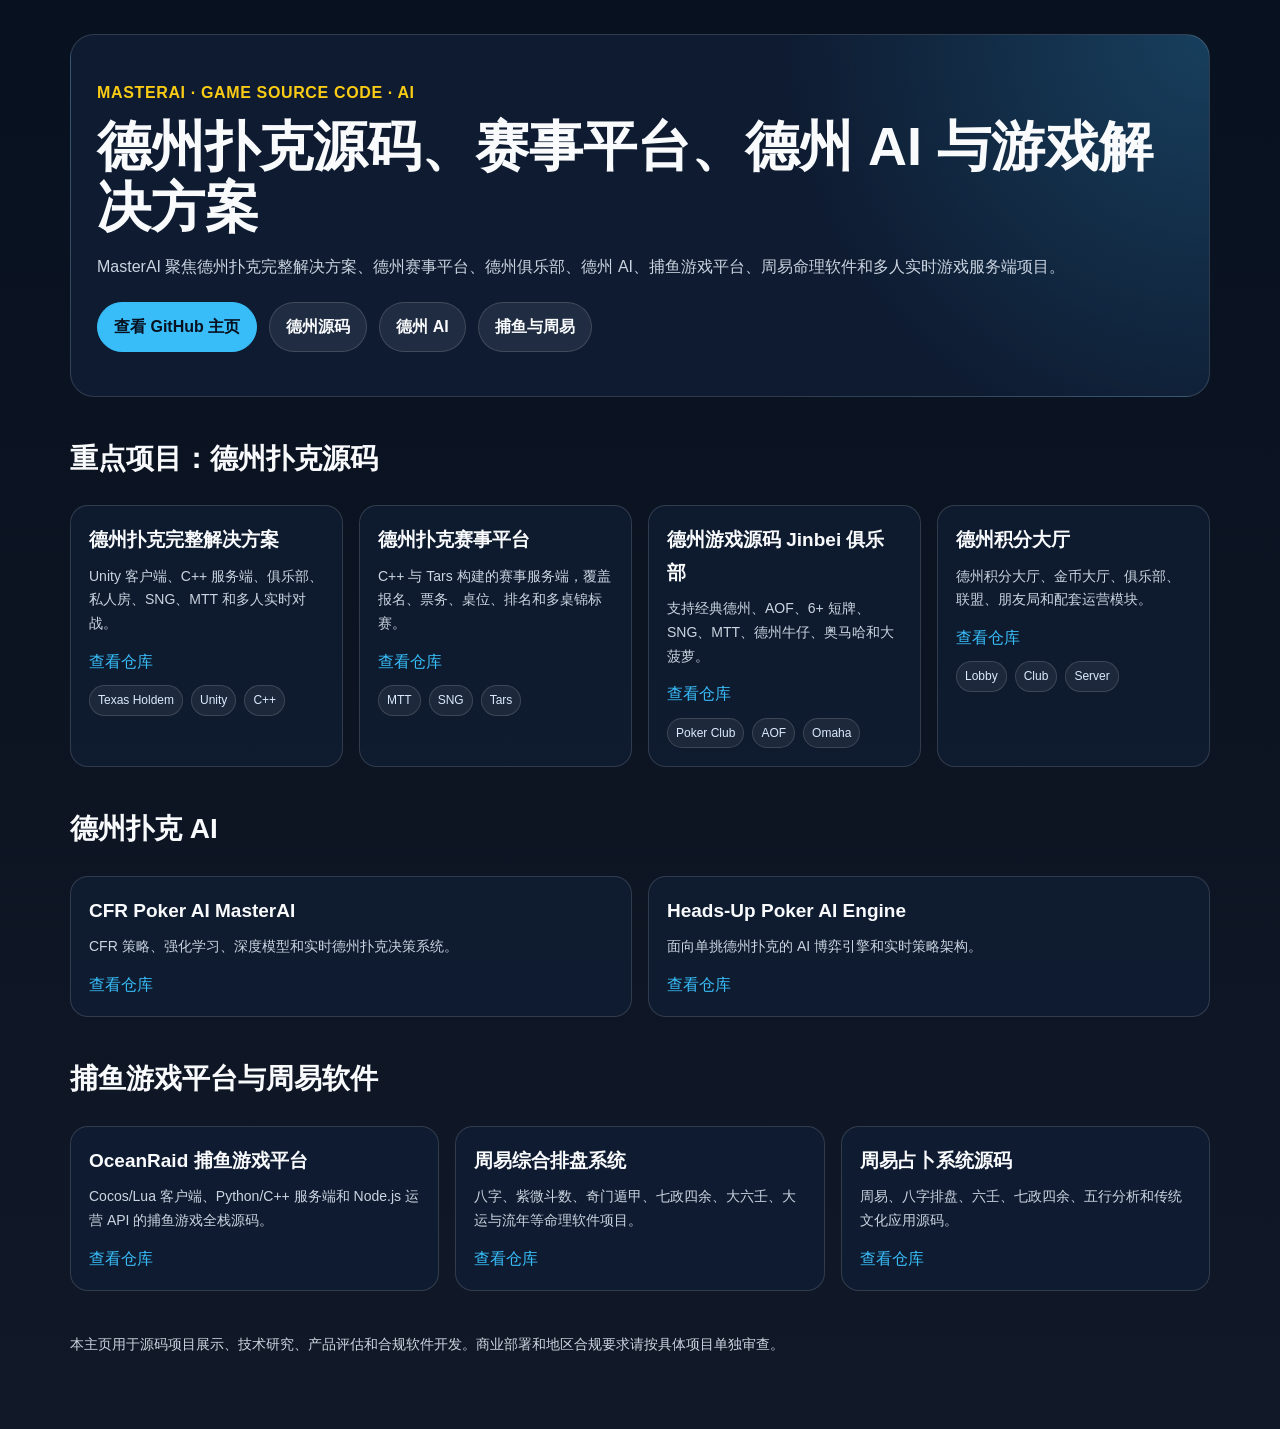
==== docs/index.html @ 57cc3e81 "Add files via upload" ====
<!doctype html>
<html lang="zh-CN">
<head>
  <meta charset="utf-8">
  <meta name="viewport" content="width=device-width, initial-scale=1">
  <meta name="google-site-verification" content="rrp5Uvgzi-1-rMxUBfhV3wjlNrFqzwnqiA4e3qsOLEM">
  <title>MasterAI Poker Game Source Code</title>
  <meta name="description" content="MasterAI 提供德州扑克源码、德州赛事平台、德州 AI、捕鱼游戏源码和周易命理软件项目展示。">
  <link rel="canonical" href="https://masterai-top.github.io/masterai-top/">
  <meta property="og:type" content="website">
  <meta property="og:title" content="MasterAI Poker Game Source Code">
  <meta property="og:description" content="德州源码、德州赛事、德州俱乐部、德州 AI、捕鱼游戏平台和周易软件项目主页。">
  <meta property="og:url" content="https://masterai-top.github.io/masterai-top/">
  <style>
    :root{--bg:#08111f;--card:#101d33;--text:#f8fafc;--muted:#cbd5e1;--brand:#38bdf8;--brand2:#facc15;--line:rgba(255,255,255,.14)}
    *{box-sizing:border-box}body{margin:0;font-family:-apple-system,BlinkMacSystemFont,"Segoe UI","Microsoft YaHei",Arial,sans-serif;background:linear-gradient(180deg,#08111f,#111827);color:var(--text);line-height:1.7}.wrap{max-width:1180px;margin:0 auto;padding:34px 20px 58px}a{color:var(--brand);text-decoration:none}.hero{padding:44px 26px;border:1px solid var(--line);border-radius:24px;background:radial-gradient(circle at top right,rgba(56,189,248,.22),transparent 36%),rgba(16,29,51,.92)}.tag{color:var(--brand2);font-weight:800;letter-spacing:.04em}h1{margin:10px 0 14px;font-size:clamp(30px,5vw,54px);line-height:1.12}h2{margin-top:38px;font-size:28px}p{color:var(--muted)}.actions{display:flex;flex-wrap:wrap;gap:12px;margin-top:22px}.btn{display:inline-block;padding:10px 16px;border-radius:999px;border:1px solid var(--line);background:rgba(255,255,255,.08);color:var(--text);font-weight:700}.btn.primary{background:var(--brand);color:#07111f;border-color:var(--brand)}.grid{display:grid;grid-template-columns:repeat(auto-fit,minmax(250px,1fr));gap:16px;margin-top:18px}.card{padding:18px;border:1px solid var(--line);border-radius:18px;background:rgba(16,29,51,.84)}.card h3{margin:0 0 8px;font-size:19px}.card p{margin:0 0 12px;font-size:14px}.chips{display:flex;flex-wrap:wrap;gap:8px;margin-top:10px}.chip{font-size:12px;color:#dbeafe;border:1px solid var(--line);border-radius:999px;padding:4px 8px;background:rgba(255,255,255,.06)}footer{margin-top:42px;color:var(--muted);font-size:14px}
  </style>
  <script type="application/ld+json">
  {
    "@context":"https://schema.org",
    "@type":"Organization",
    "name":"MasterAI",
    "url":"https://masterai-top.github.io/masterai-top/",
    "sameAs":["https://github.com/masterai-top"],
    "description":"MasterAI 提供德州扑克源码、德州赛事平台、德州 AI、捕鱼游戏源码和周易命理软件项目展示。"
  }
  </script>
</head>
<body>
  <main class="wrap">
    <section class="hero">
      <div class="tag">MASTERAI · GAME SOURCE CODE · AI</div>
      <h1>德州扑克源码、赛事平台、德州 AI 与游戏解决方案</h1>
      <p>MasterAI 聚焦德州扑克完整解决方案、德州赛事平台、德州俱乐部、德州 AI、捕鱼游戏平台、周易命理软件和多人实时游戏服务端项目。</p>
      <div class="actions">
        <a class="btn primary" href="https://github.com/masterai-top">查看 GitHub 主页</a>
        <a class="btn" href="#texas">德州源码</a>
        <a class="btn" href="#ai">德州 AI</a>
        <a class="btn" href="#fishing">捕鱼与周易</a>
      </div>
    </section>

    <section id="texas">
      <h2>重点项目：德州扑克源码</h2>
      <div class="grid">
        <article class="card"><h3>德州扑克完整解决方案</h3><p>Unity 客户端、C++ 服务端、俱乐部、私人房、SNG、MTT 和多人实时对战。</p><a href="https://github.com/masterai-top/TexasHoldem-Poker-Complete-Solution">查看仓库</a><div class="chips"><span class="chip">Texas Holdem</span><span class="chip">Unity</span><span class="chip">C++</span></div></article>
        <article class="card"><h3>德州扑克赛事平台</h3><p>C++ 与 Tars 构建的赛事服务端，覆盖报名、票务、桌位、排名和多桌锦标赛。</p><a href="https://github.com/masterai-top/Texas-Holdem-Poker-Tournament-Event-Platform">查看仓库</a><div class="chips"><span class="chip">MTT</span><span class="chip">SNG</span><span class="chip">Tars</span></div></article>
        <article class="card"><h3>德州游戏源码 Jinbei 俱乐部</h3><p>支持经典德州、AOF、6+ 短牌、SNG、MTT、德州牛仔、奥马哈和大菠萝。</p><a href="https://github.com/masterai-top/Texas-Holdem-Poker-Game-Source-Code">查看仓库</a><div class="chips"><span class="chip">Poker Club</span><span class="chip">AOF</span><span class="chip">Omaha</span></div></article>
        <article class="card"><h3>德州积分大厅</h3><p>德州积分大厅、金币大厅、俱乐部、联盟、朋友局和配套运营模块。</p><a href="https://github.com/masterai-top/Texas-Hold-em-Points-Lobby">查看仓库</a><div class="chips"><span class="chip">Lobby</span><span class="chip">Club</span><span class="chip">Server</span></div></article>
      </div>
    </section>

    <section id="ai">
      <h2>德州扑克 AI</h2>
      <div class="grid">
        <article class="card"><h3>CFR Poker AI MasterAI</h3><p>CFR 策略、强化学习、深度模型和实时德州扑克决策系统。</p><a href="https://github.com/masterai-top/cfr-poker-ai-masterai">查看仓库</a></article>
        <article class="card"><h3>Heads-Up Poker AI Engine</h3><p>面向单挑德州扑克的 AI 博弈引擎和实时策略架构。</p><a href="https://github.com/masterai-top/Texas-Holdem-Poker-AI-Heads-Up-Engine">查看仓库</a></article>
      </div>
    </section>

    <section id="fishing">
      <h2>捕鱼游戏平台与周易软件</h2>
      <div class="grid">
        <article class="card"><h3>OceanRaid 捕鱼游戏平台</h3><p>Cocos/Lua 客户端、Python/C++ 服务端和 Node.js 运营 API 的捕鱼游戏全栈源码。</p><a href="https://github.com/masterai-top/OceanRaid-Fishing-Game-Platform">查看仓库</a></article>
        <article class="card"><h3>周易综合排盘系统</h3><p>八字、紫微斗数、奇门遁甲、七政四余、大六壬、大运与流年等命理软件项目。</p><a href="https://github.com/masterai-top/Bazi-Ziwei-Qimen-Dunjia-Divination-System-Source-Code">查看仓库</a></article>
        <article class="card"><h3>周易占卜系统源码</h3><p>周易、八字排盘、六壬、七政四余、五行分析和传统文化应用源码。</p><a href="https://github.com/masterai-top/Zhouyi-Divination-System-Source-Code">查看仓库</a></article>
      </div>
    </section>

    <footer>
      <p>本主页用于源码项目展示、技术研究、产品评估和合规软件开发。商业部署和地区合规要求请按具体项目单独审查。</p>
    </footer>
  </main>
</body>
</html>
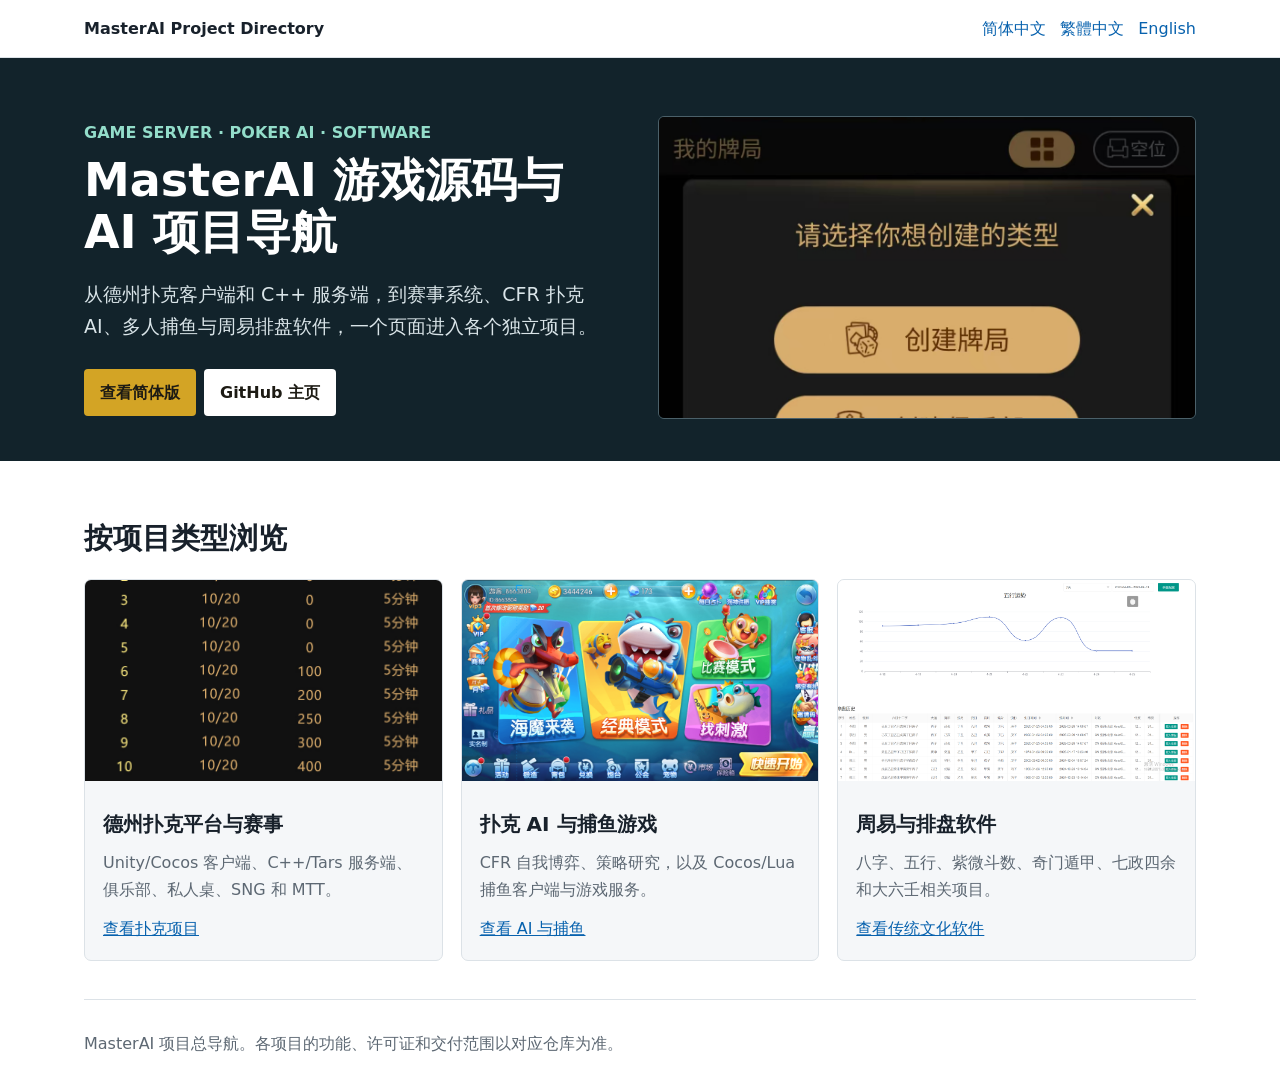
==== commit 4ce2cdff: "Add files via upload" ====
--- a/docs/index.html
+++ b/docs/index.html
@@ -1,75 +1 @@
-<!doctype html>
-<html lang="zh-CN">
-<head>
-  <meta charset="utf-8">
-  <meta name="viewport" content="width=device-width, initial-scale=1">
-  <meta name="google-site-verification" content="rrp5Uvgzi-1-rMxUBfhV3wjlNrFqzwnqiA4e3qsOLEM">
-  <title>MasterAI Poker Game Source Code</title>
-  <meta name="description" content="MasterAI 提供德州扑克源码、德州赛事平台、德州 AI、捕鱼游戏源码和周易命理软件项目展示。">
-  <link rel="canonical" href="https://masterai-top.github.io/masterai-top/">
-  <meta property="og:type" content="website">
-  <meta property="og:title" content="MasterAI Poker Game Source Code">
-  <meta property="og:description" content="德州源码、德州赛事、德州俱乐部、德州 AI、捕鱼游戏平台和周易软件项目主页。">
-  <meta property="og:url" content="https://masterai-top.github.io/masterai-top/">
-  <style>
-    :root{--bg:#08111f;--card:#101d33;--text:#f8fafc;--muted:#cbd5e1;--brand:#38bdf8;--brand2:#facc15;--line:rgba(255,255,255,.14)}
-    *{box-sizing:border-box}body{margin:0;font-family:-apple-system,BlinkMacSystemFont,"Segoe UI","Microsoft YaHei",Arial,sans-serif;background:linear-gradient(180deg,#08111f,#111827);color:var(--text);line-height:1.7}.wrap{max-width:1180px;margin:0 auto;padding:34px 20px 58px}a{color:var(--brand);text-decoration:none}.hero{padding:44px 26px;border:1px solid var(--line);border-radius:24px;background:radial-gradient(circle at top right,rgba(56,189,248,.22),transparent 36%),rgba(16,29,51,.92)}.tag{color:var(--brand2);font-weight:800;letter-spacing:.04em}h1{margin:10px 0 14px;font-size:clamp(30px,5vw,54px);line-height:1.12}h2{margin-top:38px;font-size:28px}p{color:var(--muted)}.actions{display:flex;flex-wrap:wrap;gap:12px;margin-top:22px}.btn{display:inline-block;padding:10px 16px;border-radius:999px;border:1px solid var(--line);background:rgba(255,255,255,.08);color:var(--text);font-weight:700}.btn.primary{background:var(--brand);color:#07111f;border-color:var(--brand)}.grid{display:grid;grid-template-columns:repeat(auto-fit,minmax(250px,1fr));gap:16px;margin-top:18px}.card{padding:18px;border:1px solid var(--line);border-radius:18px;background:rgba(16,29,51,.84)}.card h3{margin:0 0 8px;font-size:19px}.card p{margin:0 0 12px;font-size:14px}.chips{display:flex;flex-wrap:wrap;gap:8px;margin-top:10px}.chip{font-size:12px;color:#dbeafe;border:1px solid var(--line);border-radius:999px;padding:4px 8px;background:rgba(255,255,255,.06)}footer{margin-top:42px;color:var(--muted);font-size:14px}
-  </style>
-  <script type="application/ld+json">
-  {
-    "@context":"https://schema.org",
-    "@type":"Organization",
-    "name":"MasterAI",
-    "url":"https://masterai-top.github.io/masterai-top/",
-    "sameAs":["https://github.com/masterai-top"],
-    "description":"MasterAI 提供德州扑克源码、德州赛事平台、德州 AI、捕鱼游戏源码和周易命理软件项目展示。"
-  }
-  </script>
-</head>
-<body>
-  <main class="wrap">
-    <section class="hero">
-      <div class="tag">MASTERAI · GAME SOURCE CODE · AI</div>
-      <h1>德州扑克源码、赛事平台、德州 AI 与游戏解决方案</h1>
-      <p>MasterAI 聚焦德州扑克完整解决方案、德州赛事平台、德州俱乐部、德州 AI、捕鱼游戏平台、周易命理软件和多人实时游戏服务端项目。</p>
-      <div class="actions">
-        <a class="btn primary" href="https://github.com/masterai-top">查看 GitHub 主页</a>
-        <a class="btn" href="#texas">德州源码</a>
-        <a class="btn" href="#ai">德州 AI</a>
-        <a class="btn" href="#fishing">捕鱼与周易</a>
-      </div>
-    </section>
-
-    <section id="texas">
-      <h2>重点项目：德州扑克源码</h2>
-      <div class="grid">
-        <article class="card"><h3>德州扑克完整解决方案</h3><p>Unity 客户端、C++ 服务端、俱乐部、私人房、SNG、MTT 和多人实时对战。</p><a href="https://github.com/masterai-top/TexasHoldem-Poker-Complete-Solution">查看仓库</a><div class="chips"><span class="chip">Texas Holdem</span><span class="chip">Unity</span><span class="chip">C++</span></div></article>
-        <article class="card"><h3>德州扑克赛事平台</h3><p>C++ 与 Tars 构建的赛事服务端，覆盖报名、票务、桌位、排名和多桌锦标赛。</p><a href="https://github.com/masterai-top/Texas-Holdem-Poker-Tournament-Event-Platform">查看仓库</a><div class="chips"><span class="chip">MTT</span><span class="chip">SNG</span><span class="chip">Tars</span></div></article>
-        <article class="card"><h3>德州游戏源码 Jinbei 俱乐部</h3><p>支持经典德州、AOF、6+ 短牌、SNG、MTT、德州牛仔、奥马哈和大菠萝。</p><a href="https://github.com/masterai-top/Texas-Holdem-Poker-Game-Source-Code">查看仓库</a><div class="chips"><span class="chip">Poker Club</span><span class="chip">AOF</span><span class="chip">Omaha</span></div></article>
-        <article class="card"><h3>德州积分大厅</h3><p>德州积分大厅、金币大厅、俱乐部、联盟、朋友局和配套运营模块。</p><a href="https://github.com/masterai-top/Texas-Hold-em-Points-Lobby">查看仓库</a><div class="chips"><span class="chip">Lobby</span><span class="chip">Club</span><span class="chip">Server</span></div></article>
-      </div>
-    </section>
-
-    <section id="ai">
-      <h2>德州扑克 AI</h2>
-      <div class="grid">
-        <article class="card"><h3>CFR Poker AI MasterAI</h3><p>CFR 策略、强化学习、深度模型和实时德州扑克决策系统。</p><a href="https://github.com/masterai-top/cfr-poker-ai-masterai">查看仓库</a></article>
-        <article class="card"><h3>Heads-Up Poker AI Engine</h3><p>面向单挑德州扑克的 AI 博弈引擎和实时策略架构。</p><a href="https://github.com/masterai-top/Texas-Holdem-Poker-AI-Heads-Up-Engine">查看仓库</a></article>
-      </div>
-    </section>
-
-    <section id="fishing">
-      <h2>捕鱼游戏平台与周易软件</h2>
-      <div class="grid">
-        <article class="card"><h3>OceanRaid 捕鱼游戏平台</h3><p>Cocos/Lua 客户端、Python/C++ 服务端和 Node.js 运营 API 的捕鱼游戏全栈源码。</p><a href="https://github.com/masterai-top/OceanRaid-Fishing-Game-Platform">查看仓库</a></article>
-        <article class="card"><h3>周易综合排盘系统</h3><p>八字、紫微斗数、奇门遁甲、七政四余、大六壬、大运与流年等命理软件项目。</p><a href="https://github.com/masterai-top/Bazi-Ziwei-Qimen-Dunjia-Divination-System-Source-Code">查看仓库</a></article>
-        <article class="card"><h3>周易占卜系统源码</h3><p>周易、八字排盘、六壬、七政四余、五行分析和传统文化应用源码。</p><a href="https://github.com/masterai-top/Zhouyi-Divination-System-Source-Code">查看仓库</a></article>
-      </div>
-    </section>
-
-    <footer>
-      <p>本主页用于源码项目展示、技术研究、产品评估和合规软件开发。商业部署和地区合规要求请按具体项目单独审查。</p>
-    </footer>
-  </main>
-</body>
-</html>
+<!doctype html><html lang="zh-CN"><head><meta charset="utf-8"><meta name="viewport" content="width=device-width,initial-scale=1"><meta name="google-site-verification" content="rrp5Uvgzi-1-rMxUBfhV3wjlNrFqzwnqiA4e3qsOLEM"><title>MasterAI 项目导航 | 德州扑克源码、扑克 AI、捕鱼与周易软件</title><meta name="description" content="MasterAI 官方项目导航：德州扑克源码、俱乐部与赛事平台、CFR 扑克 AI、捕鱼游戏源码、八字排盘和周易软件。"><link rel="canonical" href="https://masterai-top.github.io/masterai-top/"><link rel="alternate" hreflang="zh-CN" href="https://masterai-top.github.io/masterai-top/zh-cn/"><link rel="alternate" hreflang="zh-TW" href="https://masterai-top.github.io/masterai-top/zh-tw/"><link rel="alternate" hreflang="en" href="https://masterai-top.github.io/masterai-top/en/"><link rel="alternate" hreflang="x-default" href="https://masterai-top.github.io/masterai-top/"><link rel="stylesheet" href="assets/site.css"><meta property="og:title" content="MasterAI 游戏源码与 AI 项目导航"><meta property="og:image" content="https://masterai-top.github.io/masterai-top/assets/images/poker-club.jpg"><script type="application/ld+json">{"@context":"https://schema.org","@type":"Organization","name":"MasterAI","url":"https://masterai-top.github.io/masterai-top/","sameAs":["https://github.com/masterai-top"],"description":"Texas Holdem source code, poker AI, arcade fishing and Chinese metaphysics software project directory."}</script></head><body><nav><div class="inner navrow"><a class="brand" href="./">MasterAI Project Directory</a><div class="langs"><a href="zh-cn/">简体中文</a><a href="zh-tw/">繁體中文</a><a href="en/">English</a></div></div></nav><header class="hero"><div class="inner"><div><div class="eyebrow">GAME SERVER · POKER AI · SOFTWARE</div><h1>MasterAI 游戏源码与 AI 项目导航</h1><p>从德州扑克客户端和 C++ 服务端，到赛事系统、CFR 扑克 AI、多人捕鱼与周易排盘软件，一个页面进入各个独立项目。</p><div class="buttons"><a href="zh-cn/">查看简体版</a><a class="secondary" href="https://github.com/masterai-top">GitHub 主页</a></div></div><img src="assets/images/poker-club.jpg" alt="MasterAI 德州扑克俱乐部产品界面"></div></header><main><section><h2>按项目类型浏览</h2><div class="grid"><article class="card"><img src="assets/images/poker-mtt.jpg" alt="德州扑克赛事 MTT"><div class="body"><h3>德州扑克平台与赛事</h3><p>Unity/Cocos 客户端、C++/Tars 服务端、俱乐部、私人桌、SNG 和 MTT。</p><a href="zh-cn/#poker">查看扑克项目</a></div></article><article class="card"><img src="assets/images/fishing-lobby.png" alt="多人街机捕鱼游戏大厅"><div class="body"><h3>扑克 AI 与捕鱼游戏</h3><p>CFR 自我博弈、策略研究，以及 Cocos/Lua 捕鱼客户端与游戏服务。</p><a href="zh-cn/#ai-fishing">查看 AI 与捕鱼</a></div></article><article class="card"><img src="assets/images/five-elements.png" alt="八字排盘和周易软件"><div class="body"><h3>周易与排盘软件</h3><p>八字、五行、紫微斗数、奇门遁甲、七政四余和大六壬相关项目。</p><a href="zh-cn/#zhouyi">查看传统文化软件</a></div></article></div></section></main><footer>MasterAI 项目总导航。各项目的功能、许可证和交付范围以对应仓库为准。</footer></body></html>
--- a/docs/assets/site.css
+++ b/docs/assets/site.css
@@ -0,0 +1 @@
+:root{--ink:#18212b;--muted:#5d6873;--paper:#f5f7f9;--line:#dce2e7;--green:#086c57;--gold:#d3a425;--night:#12232b}*{box-sizing:border-box}html{scroll-behavior:smooth}body{margin:0;color:var(--ink);font:16px/1.7 system-ui,-apple-system,"Segoe UI",sans-serif}a{color:#0862ae}nav{position:sticky;top:0;z-index:3;background:#fff;border-bottom:1px solid var(--line)}nav .inner,main,footer{max-width:1160px;margin:auto;padding:15px 24px}.navrow{display:flex;justify-content:space-between;gap:18px;align-items:center}.brand{font-weight:850;color:var(--ink);text-decoration:none}.langs a{margin-left:14px;text-decoration:none}.hero{background:var(--night);color:#fff}.hero .inner{max-width:1160px;margin:auto;padding:58px 24px 42px;display:grid;grid-template-columns:1fr 1fr;gap:36px;align-items:center}.hero h1{font-size:46px;line-height:1.14;margin:8px 0 16px}.hero p{color:#d9e4e8;font-size:19px}.hero img{width:100%;aspect-ratio:16/9;object-fit:cover;border-radius:6px;border:1px solid #4b6069}.eyebrow{font-weight:800;color:#93ddca}.buttons a{display:inline-block;padding:10px 16px;margin:8px 8px 0 0;border-radius:4px;background:var(--gold);color:#1d1b14;text-decoration:none;font-weight:800}.buttons a.secondary{background:#fff}section{padding:38px 0;border-bottom:1px solid var(--line)}h2{font-size:29px;margin:0 0 16px}.lead{max-width:820px;color:var(--muted);font-size:18px}.grid{display:grid;grid-template-columns:repeat(3,1fr);gap:18px}.card{border:1px solid var(--line);border-radius:7px;background:var(--paper);overflow:hidden}.card img{width:100%;aspect-ratio:16/9;object-fit:cover}.card .body{padding:18px}.card h3{margin:0 0 8px;font-size:20px}.card p{color:var(--muted);margin:0 0 12px}.feature{display:grid;grid-template-columns:1fr 1fr;gap:28px;align-items:center}.feature img{width:100%;border-radius:6px;max-height:460px;object-fit:cover}.tags span{display:inline-block;margin:4px 5px 0 0;padding:3px 8px;border-radius:3px;background:#e5f2ee;color:#075342;font-size:13px;font-weight:700}footer{color:var(--muted)}@media(max-width:780px){.hero .inner,.feature,.grid{grid-template-columns:1fr}.hero h1{font-size:34px}.navrow{align-items:flex-start;flex-direction:column}.langs a{margin:0 12px 0 0}}
